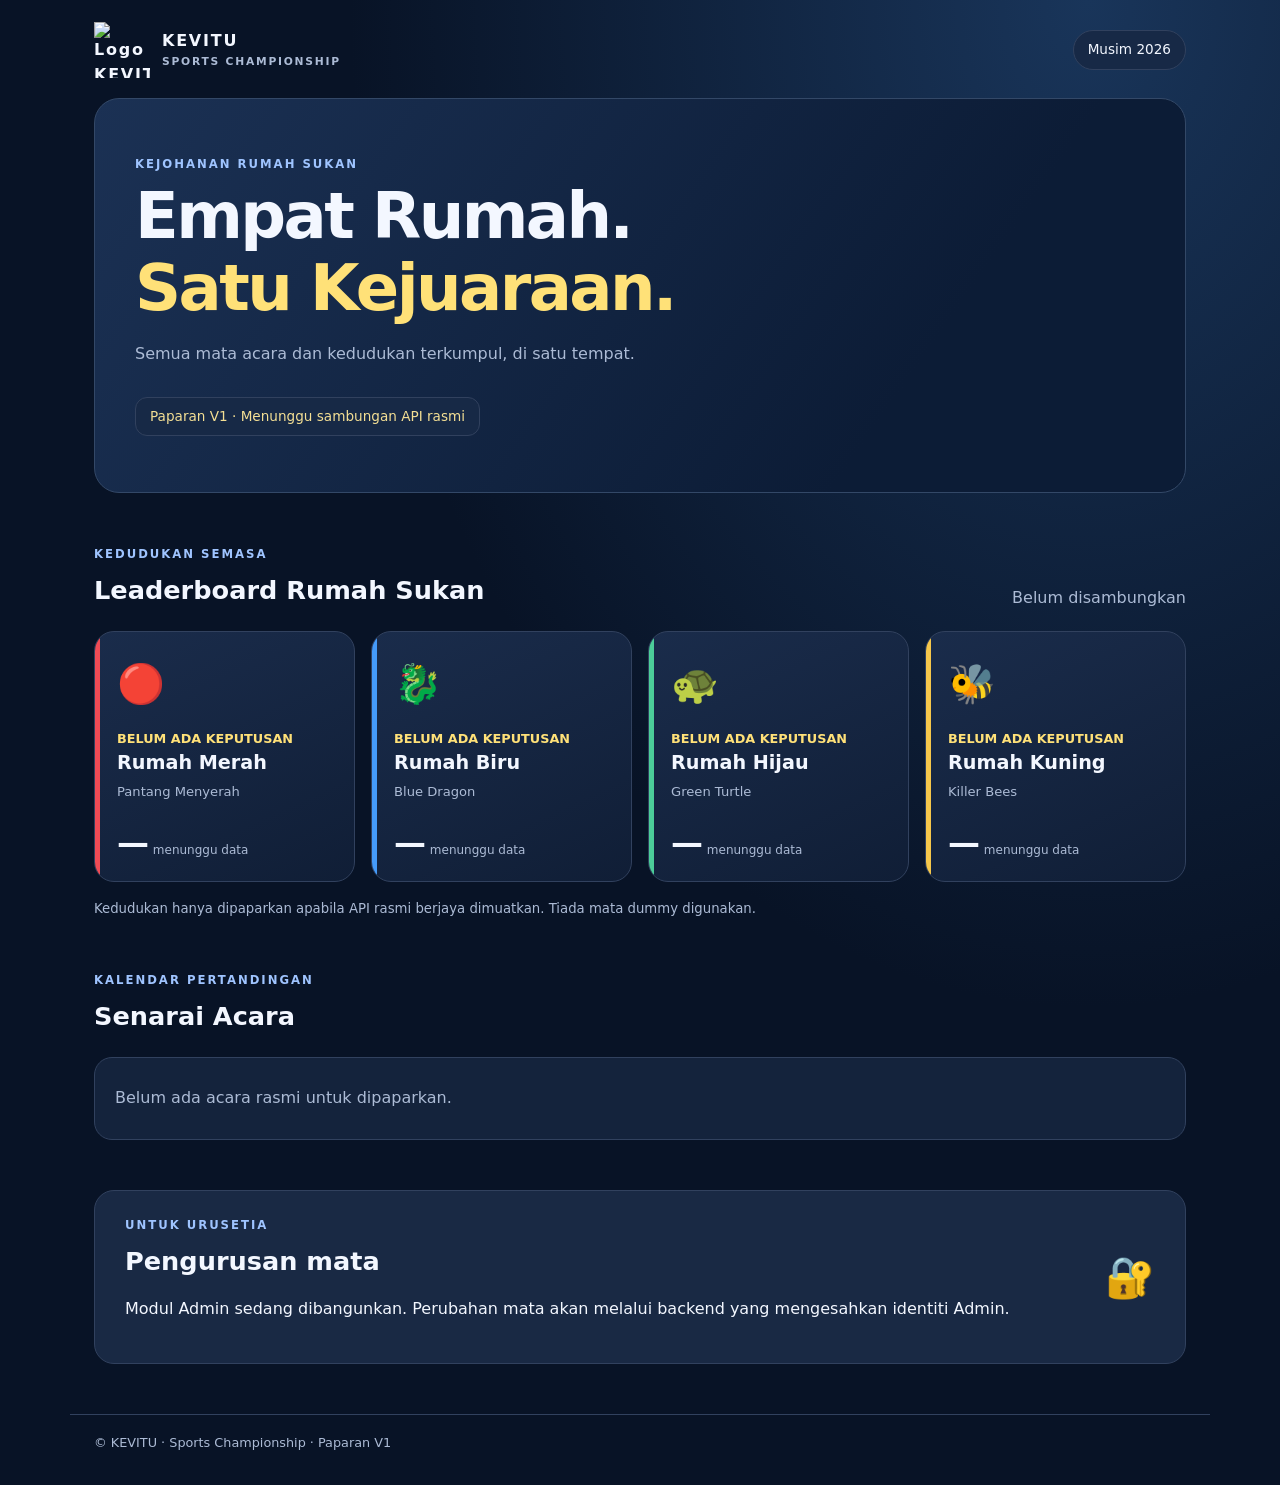
==== index.html @ 98047f60 "feat: wire official KEVITU house logo assets in index.html" ====
<!doctype html>
<html lang="ms"><head><meta charset="utf-8"><meta name="viewport" content="width=device-width,initial-scale=1">
<meta name="theme-color" content="#101b32"><meta name="description" content="Kedudukan mata rumah sukan KEVITU Sports Championship">
<link rel="manifest" href="./manifest.webmanifest"><link rel="stylesheet" href="./styles.css">
<title>KEVITU Sports Championship</title></head>
<body><header class="top"><div class="brand"><img class="brand-logo" src="./assets/img/brand/kevitu-logo.webp" alt="Logo KEVITU" width="56" height="56"><div><b>KEVITU</b><small>SPORTS CHAMPIONSHIP</small></div></div>
<span class="chip">Musim 2026</span></header>
<main><section class="hero"><div><p class="eyebrow">KEJOHANAN RUMAH SUKAN</p><h1>Empat Rumah.<br><em>Satu Kejuaraan.</em></h1><p>Semua mata acara dan kedudukan terkumpul, di satu tempat.</p><div id="connection" class="notice" role="status">Memuatkan konfigurasi…</div></div><img class="hero-logo" src="./assets/img/brand/kevitu-logo.webp" alt="" aria-hidden="true"></section>
<section class="section"><div class="section-head"><div><p class="eyebrow">KEDUDUKAN SEMASA</p><h2>Leaderboard Rumah Sukan</h2></div><span id="updated" class="muted">Belum disambungkan</span></div><div id="houses" class="houses" aria-live="polite"></div><p class="footnote">Kedudukan hanya dipaparkan apabila API rasmi berjaya dimuatkan. Tiada mata dummy digunakan.</p></section>
<section class="section"><div class="section-head"><div><p class="eyebrow">KALENDAR PERTANDINGAN</p><h2>Senarai Acara</h2></div></div><div id="events" class="events"><p class="muted">Tiada data acara disambungkan.</p></div></section>
<section class="admin-note"><div><p class="eyebrow">UNTUK URUSETIA</p><h2>Pengurusan mata</h2><p>Modul Admin sedang dibangunkan. Perubahan mata akan melalui backend yang mengesahkan identiti Admin.</p></div><span aria-hidden="true">🔐</span></section>
</main><footer>© KEVITU · Sports Championship · Paparan V1</footer><script src="./app.js" defer></script></body></html>
---- styles.css ----
:root{color-scheme:dark;--bg:#081326;--panel:#14233f;--line:#31415e;--ink:#f3f7ff;--muted:#acbbd5;--gold:#ffe178}*{box-sizing:border-box}body{margin:0;background:radial-gradient(ellipse at 85% 0,#19355a 0,transparent 48%),var(--bg);color:var(--ink);font:16px/1.55 system-ui,-apple-system,Segoe UI,Arial,sans-serif}header,main,footer{max-width:1140px;margin:auto;padding-left:24px;padding-right:24px}.top{display:flex;align-items:center;justify-content:space-between;padding-top:22px;padding-bottom:20px}.brand{display:flex;align-items:center;gap:12px;font-weight:900;letter-spacing:.11em}.brand small{display:block;color:var(--muted);font-size:.67rem}.crest{display:grid;place-items:center;width:48px;height:48px;background:#273a60;border:1px solid var(--line);border-radius:15px;font-size:25px}.chip,.notice{border:1px solid var(--line);background:#172946;border-radius:30px;padding:8px 14px;font-size:.85rem}.hero{display:flex;align-items:center;justify-content:space-between;gap:20px;padding:56px 40px;background:linear-gradient(125deg,#1b3154,#0c1c36 74%);border:1px solid #334867;border-radius:25px;min-height:310px}.eyebrow{font-size:.73rem;letter-spacing:.17em;font-weight:800;color:#9fc4ff;margin:0 0 8px}h1{font-size:clamp(2rem,5vw,4rem);line-height:1.12;margin:0 0 18px;letter-spacing:-.04em}h1 em{font-style:normal;color:var(--gold)}h2{font-size:clamp(1.2rem,2.5vw,1.6rem);margin:0}.hero p:not(.eyebrow){color:var(--muted)}.hero .notice{display:inline-block;border-radius:12px;margin-top:14px;color:#f4df94}.trophy{font-size:clamp(4rem,13vw,9rem);filter:drop-shadow(0 15px 18px #0009)}.section{margin-top:52px}.section-head{display:flex;align-items:flex-end;justify-content:space-between;gap:12px;margin-bottom:20px}.muted,.footnote{color:var(--muted)}.footnote{font-size:.83rem;margin:17px 0}.houses{display:grid;grid-template-columns:repeat(4,minmax(0,1fr));gap:16px}.house{min-width:0;border:1px solid var(--line);border-radius:20px;background:linear-gradient(155deg,#1a2c4b,#101e36);padding:22px;position:relative;overflow:hidden}.house:before{content:"";position:absolute;inset:0 auto 0 0;width:5px;background:var(--house)}.house .symbol{font-size:2.4rem;display:block;margin-bottom:15px}.house h3{margin:0;font-size:1.2rem}.house .sub{font-size:.82rem;color:var(--muted);margin:4px 0 24px}.points{font-size:2rem;font-weight:850;line-height:1}.points small{font-size:.75rem;color:var(--muted);font-weight:500}.rank{font-size:.8rem;color:var(--gold);font-weight:800}.events{background:#14233c;border:1px solid var(--line);border-radius:18px;overflow:hidden;padding:12px 20px}.event{display:flex;justify-content:space-between;gap:10px;padding:16px 3px;border-bottom:1px solid var(--line)}.event:last-child{border-bottom:none}.event strong{display:block}.event small{color:var(--muted)}.event .status{white-space:nowrap;color:#a8dcbd}.admin-note{display:flex;justify-content:space-between;gap:20px;align-items:center;background:#192944;border:1px solid var(--line);padding:25px 30px;border-radius:20px;margin:50px 0}.admin-note>span{font-size:2.5rem}footer{font-size:.8rem;color:var(--muted);padding-top:18px;padding-bottom:32px;border-top:1px solid var(--line)}@media(max-width:850px){.houses{grid-template-columns:repeat(2,1fr)}.hero{padding:35px 26px}}@media(max-width:520px){header,main,footer{padding-left:16px;padding-right:16px}.top{padding-top:14px}.hero{padding:30px 22px;min-height:0}.trophy{display:none}.houses{gap:11px}.house{padding:17px 14px}.house .symbol{font-size:1.7rem}.house h3{font-size:1rem}.points{font-size:1.55rem}.section{margin-top:36px}.section-head{align-items:start;flex-direction:column}.admin-note{margin-top:32px;padding:22px}}
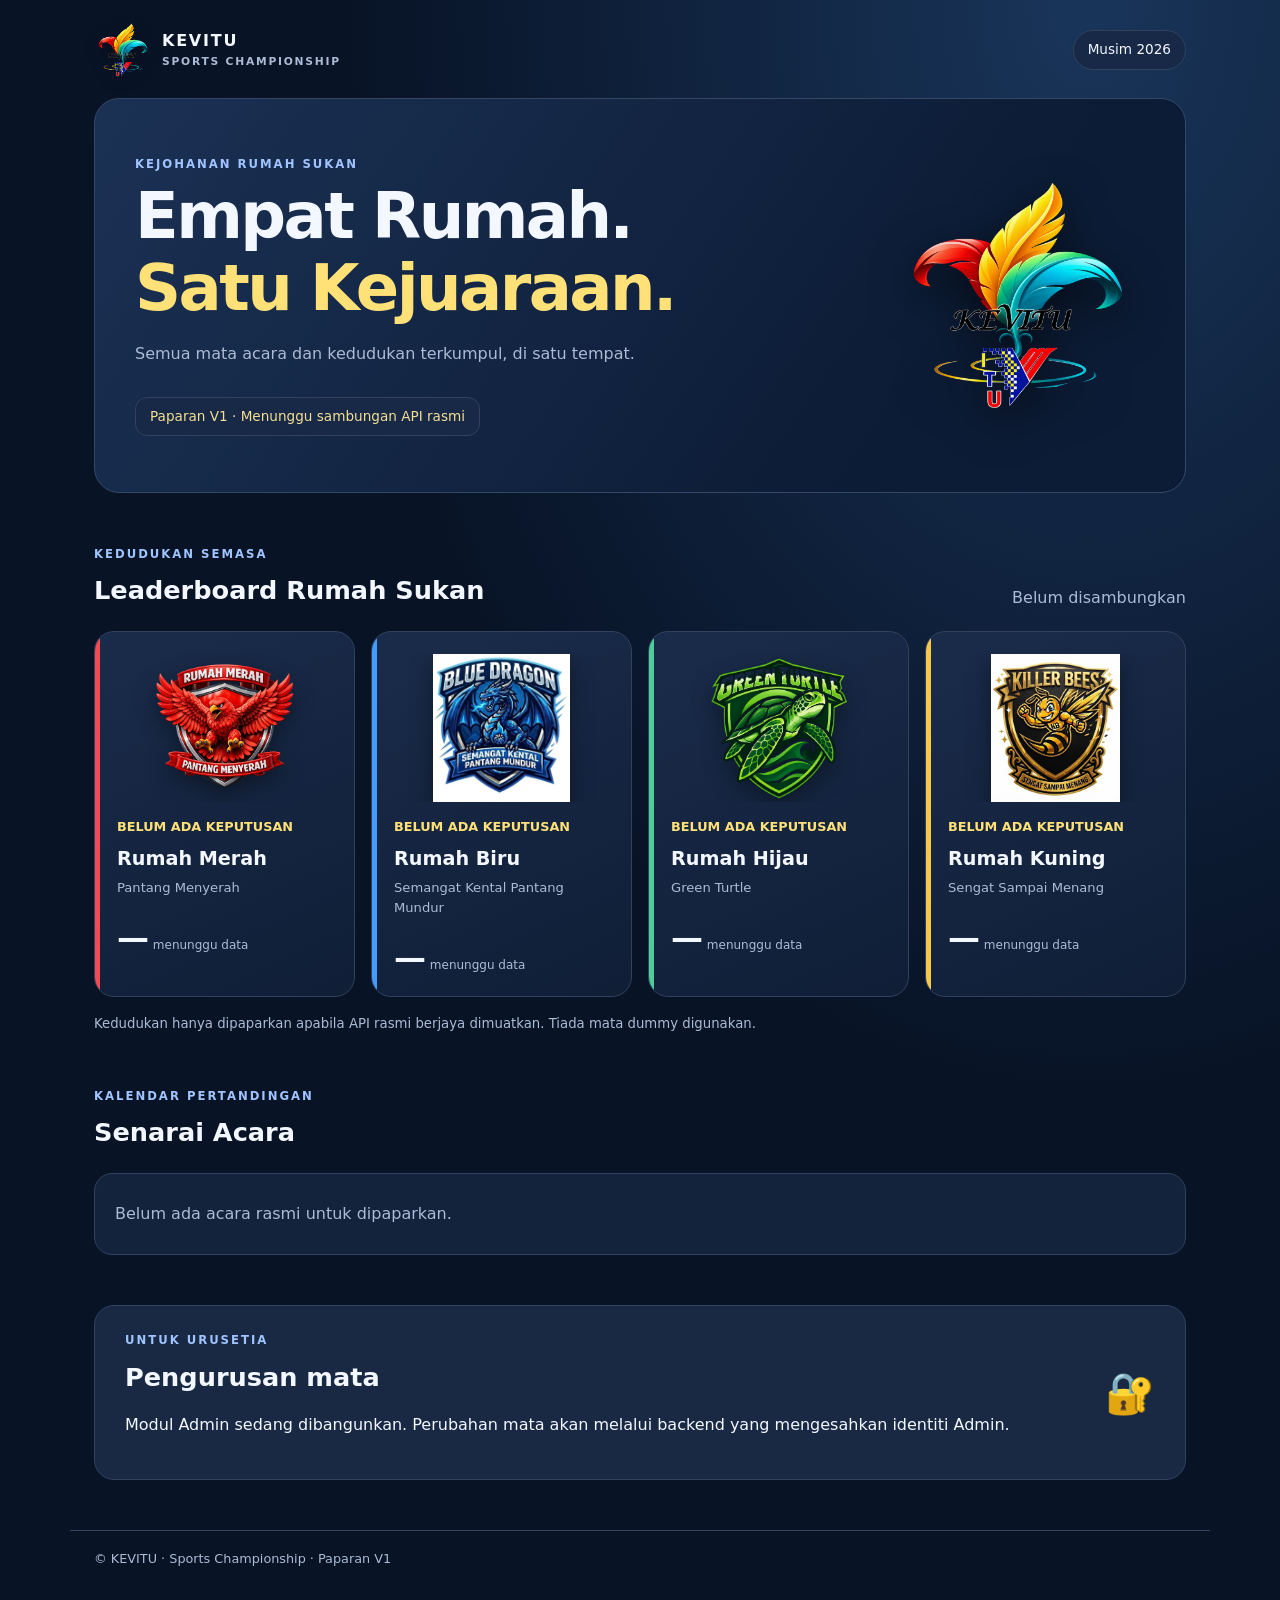
==== commit 24fc6eb8: "feat: load separate public scoreboard endpoint config" ====
--- a/index.html
+++ b/index.html
@@ -9,4 +9,4 @@
 <section class="section"><div class="section-head"><div><p class="eyebrow">KEDUDUKAN SEMASA</p><h2>Leaderboard Rumah Sukan</h2></div><span id="updated" class="muted">Belum disambungkan</span></div><div id="houses" class="houses" aria-live="polite"></div><p class="footnote">Kedudukan hanya dipaparkan apabila API rasmi berjaya dimuatkan. Tiada mata dummy digunakan.</p></section>
 <section class="section"><div class="section-head"><div><p class="eyebrow">KALENDAR PERTANDINGAN</p><h2>Senarai Acara</h2></div></div><div id="events" class="events"><p class="muted">Tiada data acara disambungkan.</p></div></section>
 <section class="admin-note"><div><p class="eyebrow">UNTUK URUSETIA</p><h2>Pengurusan mata</h2><p>Modul Admin sedang dibangunkan. Perubahan mata akan melalui backend yang mengesahkan identiti Admin.</p></div><span aria-hidden="true">🔐</span></section>
-</main><footer>© KEVITU · Sports Championship · Paparan V1</footer><script src="./app.js" defer></script></body></html>+</main><footer>© KEVITU · Sports Championship · Paparan V1</footer><script src="./public-config.js"></script><script src="./app.js" defer></script></body></html>
--- a/styles.css
+++ b/styles.css
@@ -1 +1,10 @@
-:root{color-scheme:dark;--bg:#081326;--panel:#14233f;--line:#31415e;--ink:#f3f7ff;--muted:#acbbd5;--gold:#ffe178}*{box-sizing:border-box}body{margin:0;background:radial-gradient(ellipse at 85% 0,#19355a 0,transparent 48%),var(--bg);color:var(--ink);font:16px/1.55 system-ui,-apple-system,Segoe UI,Arial,sans-serif}header,main,footer{max-width:1140px;margin:auto;padding-left:24px;padding-right:24px}.top{display:flex;align-items:center;justify-content:space-between;padding-top:22px;padding-bottom:20px}.brand{display:flex;align-items:center;gap:12px;font-weight:900;letter-spacing:.11em}.brand small{display:block;color:var(--muted);font-size:.67rem}.crest{display:grid;place-items:center;width:48px;height:48px;background:#273a60;border:1px solid var(--line);border-radius:15px;font-size:25px}.chip,.notice{border:1px solid var(--line);background:#172946;border-radius:30px;padding:8px 14px;font-size:.85rem}.hero{display:flex;align-items:center;justify-content:space-between;gap:20px;padding:56px 40px;background:linear-gradient(125deg,#1b3154,#0c1c36 74%);border:1px solid #334867;border-radius:25px;min-height:310px}.eyebrow{font-size:.73rem;letter-spacing:.17em;font-weight:800;color:#9fc4ff;margin:0 0 8px}h1{font-size:clamp(2rem,5vw,4rem);line-height:1.12;margin:0 0 18px;letter-spacing:-.04em}h1 em{font-style:normal;color:var(--gold)}h2{font-size:clamp(1.2rem,2.5vw,1.6rem);margin:0}.hero p:not(.eyebrow){color:var(--muted)}.hero .notice{display:inline-block;border-radius:12px;margin-top:14px;color:#f4df94}.trophy{font-size:clamp(4rem,13vw,9rem);filter:drop-shadow(0 15px 18px #0009)}.section{margin-top:52px}.section-head{display:flex;align-items:flex-end;justify-content:space-between;gap:12px;margin-bottom:20px}.muted,.footnote{color:var(--muted)}.footnote{font-size:.83rem;margin:17px 0}.houses{display:grid;grid-template-columns:repeat(4,minmax(0,1fr));gap:16px}.house{min-width:0;border:1px solid var(--line);border-radius:20px;background:linear-gradient(155deg,#1a2c4b,#101e36);padding:22px;position:relative;overflow:hidden}.house:before{content:"";position:absolute;inset:0 auto 0 0;width:5px;background:var(--house)}.house .symbol{font-size:2.4rem;display:block;margin-bottom:15px}.house h3{margin:0;font-size:1.2rem}.house .sub{font-size:.82rem;color:var(--muted);margin:4px 0 24px}.points{font-size:2rem;font-weight:850;line-height:1}.points small{font-size:.75rem;color:var(--muted);font-weight:500}.rank{font-size:.8rem;color:var(--gold);font-weight:800}.events{background:#14233c;border:1px solid var(--line);border-radius:18px;overflow:hidden;padding:12px 20px}.event{display:flex;justify-content:space-between;gap:10px;padding:16px 3px;border-bottom:1px solid var(--line)}.event:last-child{border-bottom:none}.event strong{display:block}.event small{color:var(--muted)}.event .status{white-space:nowrap;color:#a8dcbd}.admin-note{display:flex;justify-content:space-between;gap:20px;align-items:center;background:#192944;border:1px solid var(--line);padding:25px 30px;border-radius:20px;margin:50px 0}.admin-note>span{font-size:2.5rem}footer{font-size:.8rem;color:var(--muted);padding-top:18px;padding-bottom:32px;border-top:1px solid var(--line)}@media(max-width:850px){.houses{grid-template-columns:repeat(2,1fr)}.hero{padding:35px 26px}}@media(max-width:520px){header,main,footer{padding-left:16px;padding-right:16px}.top{padding-top:14px}.hero{padding:30px 22px;min-height:0}.trophy{display:none}.houses{gap:11px}.house{padding:17px 14px}.house .symbol{font-size:1.7rem}.house h3{font-size:1rem}.points{font-size:1.55rem}.section{margin-top:36px}.section-head{align-items:start;flex-direction:column}.admin-note{margin-top:32px;padding:22px}}+:root{color-scheme:dark;--bg:#081326;--panel:#14233f;--line:#31415e;--ink:#f3f7ff;--muted:#acbbd5;--gold:#ffe178}*{box-sizing:border-box}body{margin:0;background:radial-gradient(ellipse at 85% 0,#19355a 0,transparent 48%),var(--bg);color:var(--ink);font:16px/1.55 system-ui,-apple-system,Segoe UI,Arial,sans-serif}header,main,footer{max-width:1140px;margin:auto;padding-left:24px;padding-right:24px}.top{display:flex;align-items:center;justify-content:space-between;padding-top:22px;padding-bottom:20px}.brand{display:flex;align-items:center;gap:12px;font-weight:900;letter-spacing:.11em}.brand small{display:block;color:var(--muted);font-size:.67rem}.crest{display:grid;place-items:center;width:48px;height:48px;background:#273a60;border:1px solid var(--line);border-radius:15px;font-size:25px}.chip,.notice{border:1px solid var(--line);background:#172946;border-radius:30px;padding:8px 14px;font-size:.85rem}.hero{display:flex;align-items:center;justify-content:space-between;gap:20px;padding:56px 40px;background:linear-gradient(125deg,#1b3154,#0c1c36 74%);border:1px solid #334867;border-radius:25px;min-height:310px}.eyebrow{font-size:.73rem;letter-spacing:.17em;font-weight:800;color:#9fc4ff;margin:0 0 8px}h1{font-size:clamp(2rem,5vw,4rem);line-height:1.12;margin:0 0 18px;letter-spacing:-.04em}h1 em{font-style:normal;color:var(--gold)}h2{font-size:clamp(1.2rem,2.5vw,1.6rem);margin:0}.hero p:not(.eyebrow){color:var(--muted)}.hero .notice{display:inline-block;border-radius:12px;margin-top:14px;color:#f4df94}.trophy{font-size:clamp(4rem,13vw,9rem);filter:drop-shadow(0 15px 18px #0009)}.section{margin-top:52px}.section-head{display:flex;align-items:flex-end;justify-content:space-between;gap:12px;margin-bottom:20px}.muted,.footnote{color:var(--muted)}.footnote{font-size:.83rem;margin:17px 0}.houses{display:grid;grid-template-columns:repeat(4,minmax(0,1fr));gap:16px}.house{min-width:0;border:1px solid var(--line);border-radius:20px;background:linear-gradient(155deg,#1a2c4b,#101e36);padding:22px;position:relative;overflow:hidden}.house:before{content:"";position:absolute;inset:0 auto 0 0;width:5px;background:var(--house)}.house .symbol{font-size:2.4rem;display:block;margin-bottom:15px}.house h3{margin:0;font-size:1.2rem}.house .sub{font-size:.82rem;color:var(--muted);margin:4px 0 24px}.points{font-size:2rem;font-weight:850;line-height:1}.points small{font-size:.75rem;color:var(--muted);font-weight:500}.rank{font-size:.8rem;color:var(--gold);font-weight:800}.events{background:#14233c;border:1px solid var(--line);border-radius:18px;overflow:hidden;padding:12px 20px}.event{display:flex;justify-content:space-between;gap:10px;padding:16px 3px;border-bottom:1px solid var(--line)}.event:last-child{border-bottom:none}.event strong{display:block}.event small{color:var(--muted)}.event .status{white-space:nowrap;color:#a8dcbd}.admin-note{display:flex;justify-content:space-between;gap:20px;align-items:center;background:#192944;border:1px solid var(--line);padding:25px 30px;border-radius:20px;margin:50px 0}.admin-note>span{font-size:2.5rem}footer{font-size:.8rem;color:var(--muted);padding-top:18px;padding-bottom:32px;border-top:1px solid var(--line)}@media(max-width:850px){.houses{grid-template-columns:repeat(2,1fr)}.hero{padding:35px 26px}}@media(max-width:520px){header,main,footer{padding-left:16px;padding-right:16px}.top{padding-top:14px}.hero{padding:30px 22px;min-height:0}.trophy{display:none}.houses{gap:11px}.house{padding:17px 14px}.house .symbol{font-size:1.7rem}.house h3{font-size:1rem}.points{font-size:1.55rem}.section{margin-top:36px}.section-head{align-items:start;flex-direction:column}.admin-note{margin-top:32px;padding:22px}}
+/* Official KEVITU identity — Fasa 2C */
+.brand-logo{width:56px;height:56px;object-fit:contain;flex-shrink:0;filter:drop-shadow(0 4px 8px #0005)}
+.hero-logo{width:min(34%,265px);height:240px;object-fit:contain;filter:drop-shadow(0 15px 22px #0009)}
+.logo-frame{height:148px;display:flex;align-items:center;justify-content:center;margin:0 0 15px;overflow:hidden}
+.house-logo{height:100%;max-width:100%;width:auto;object-fit:contain;filter:drop-shadow(0 8px 11px #0006)}
+.logo-fallback{font-size:3rem;line-height:1}
+.house .rank{margin-bottom:7px}
+@media(max-width:850px){.logo-frame{height:124px}}
+@media(max-width:520px){.brand-logo{width:44px;height:44px}.hero-logo{display:none}.logo-frame{height:96px;margin-bottom:10px}}
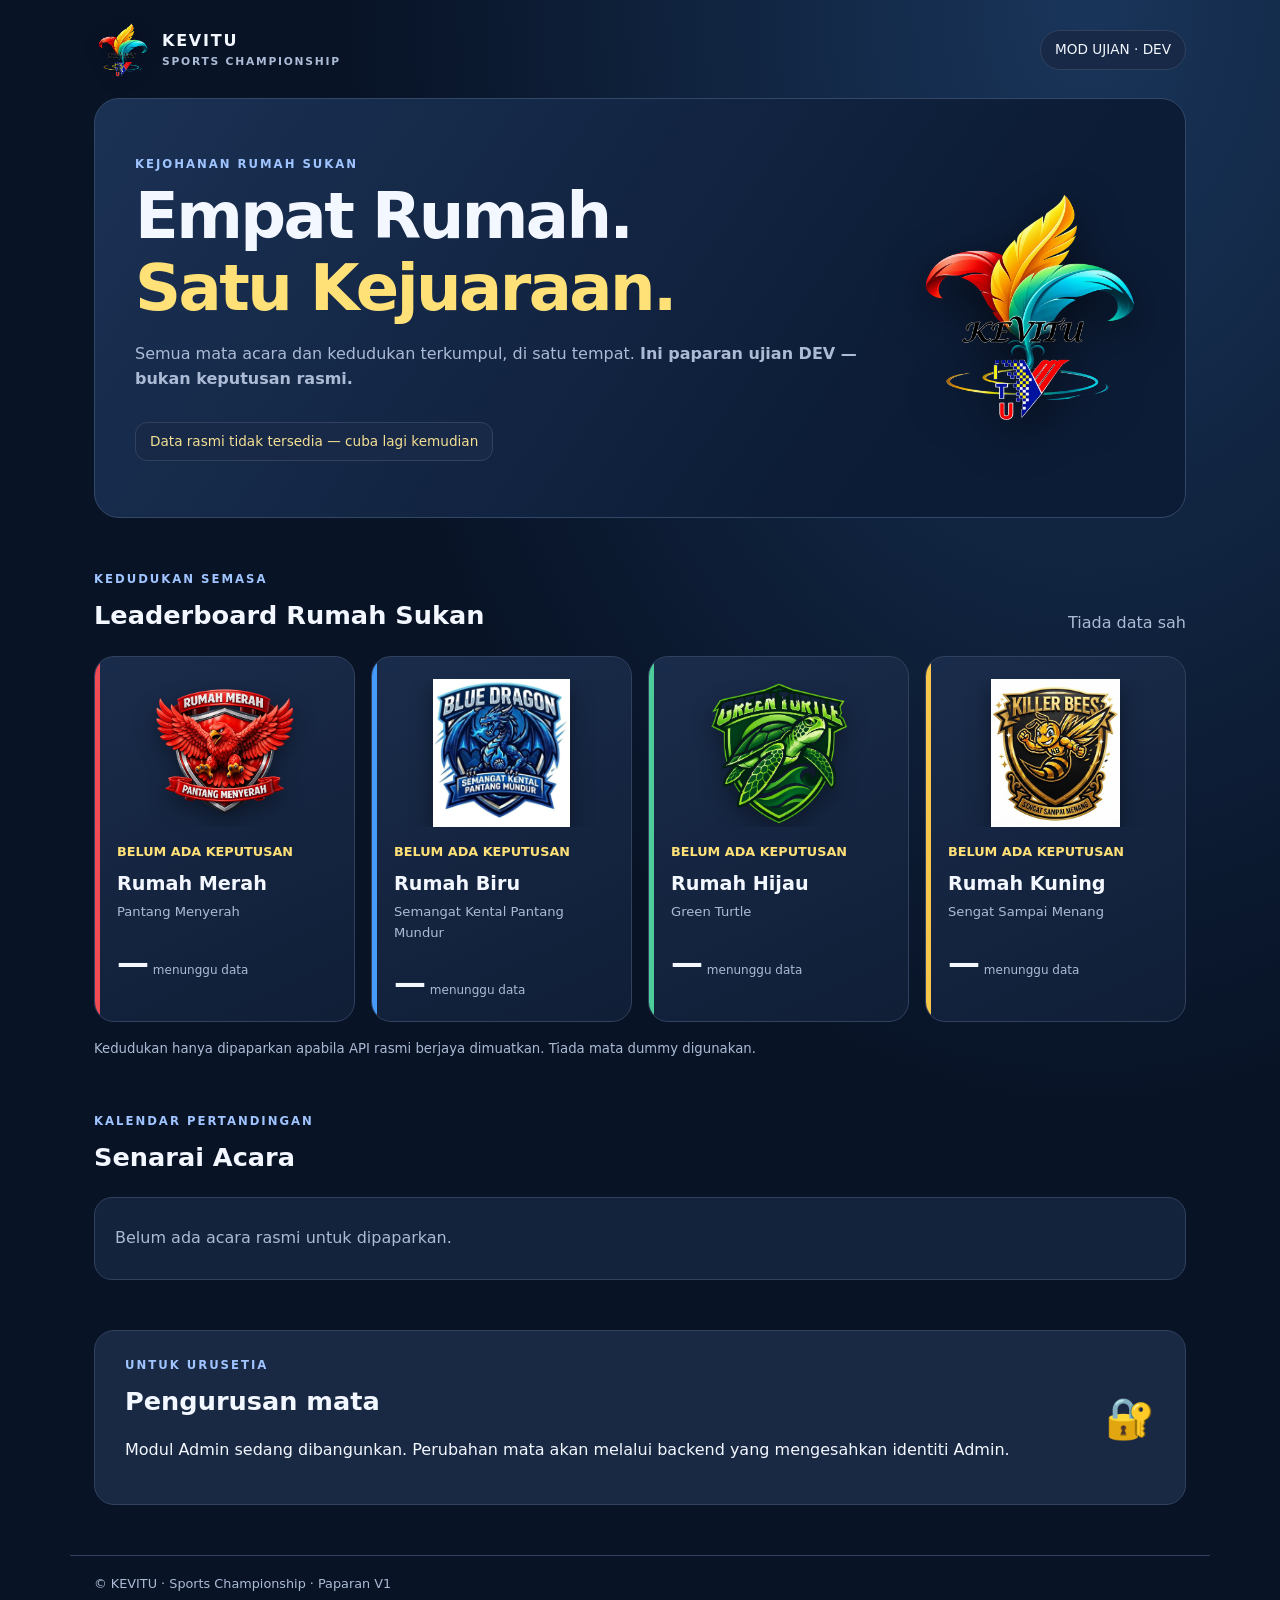
==== commit 2ab74ac7: "ui: conspicuously mark public scoreboard as DEV test" ====
--- a/index.html
+++ b/index.html
@@ -4,8 +4,8 @@
 <link rel="manifest" href="./manifest.webmanifest"><link rel="stylesheet" href="./styles.css">
 <title>KEVITU Sports Championship</title></head>
 <body><header class="top"><div class="brand"><img class="brand-logo" src="./assets/img/brand/kevitu-logo.webp" alt="Logo KEVITU" width="56" height="56"><div><b>KEVITU</b><small>SPORTS CHAMPIONSHIP</small></div></div>
-<span class="chip">Musim 2026</span></header>
-<main><section class="hero"><div><p class="eyebrow">KEJOHANAN RUMAH SUKAN</p><h1>Empat Rumah.<br><em>Satu Kejuaraan.</em></h1><p>Semua mata acara dan kedudukan terkumpul, di satu tempat.</p><div id="connection" class="notice" role="status">Memuatkan konfigurasi…</div></div><img class="hero-logo" src="./assets/img/brand/kevitu-logo.webp" alt="" aria-hidden="true"></section>
+<span class="chip" id="env-chip">MOD UJIAN · DEV</span></header>
+<main><section class="hero"><div><p class="eyebrow">KEJOHANAN RUMAH SUKAN</p><h1>Empat Rumah.<br><em>Satu Kejuaraan.</em></h1><p>Semua mata acara dan kedudukan terkumpul, di satu tempat. <strong>Ini paparan ujian DEV — bukan keputusan rasmi.</strong></p><div id="connection" class="notice" role="status">Memuatkan konfigurasi…</div></div><img class="hero-logo" src="./assets/img/brand/kevitu-logo.webp" alt="" aria-hidden="true"></section>
 <section class="section"><div class="section-head"><div><p class="eyebrow">KEDUDUKAN SEMASA</p><h2>Leaderboard Rumah Sukan</h2></div><span id="updated" class="muted">Belum disambungkan</span></div><div id="houses" class="houses" aria-live="polite"></div><p class="footnote">Kedudukan hanya dipaparkan apabila API rasmi berjaya dimuatkan. Tiada mata dummy digunakan.</p></section>
 <section class="section"><div class="section-head"><div><p class="eyebrow">KALENDAR PERTANDINGAN</p><h2>Senarai Acara</h2></div></div><div id="events" class="events"><p class="muted">Tiada data acara disambungkan.</p></div></section>
 <section class="admin-note"><div><p class="eyebrow">UNTUK URUSETIA</p><h2>Pengurusan mata</h2><p>Modul Admin sedang dibangunkan. Perubahan mata akan melalui backend yang mengesahkan identiti Admin.</p></div><span aria-hidden="true">🔐</span></section>
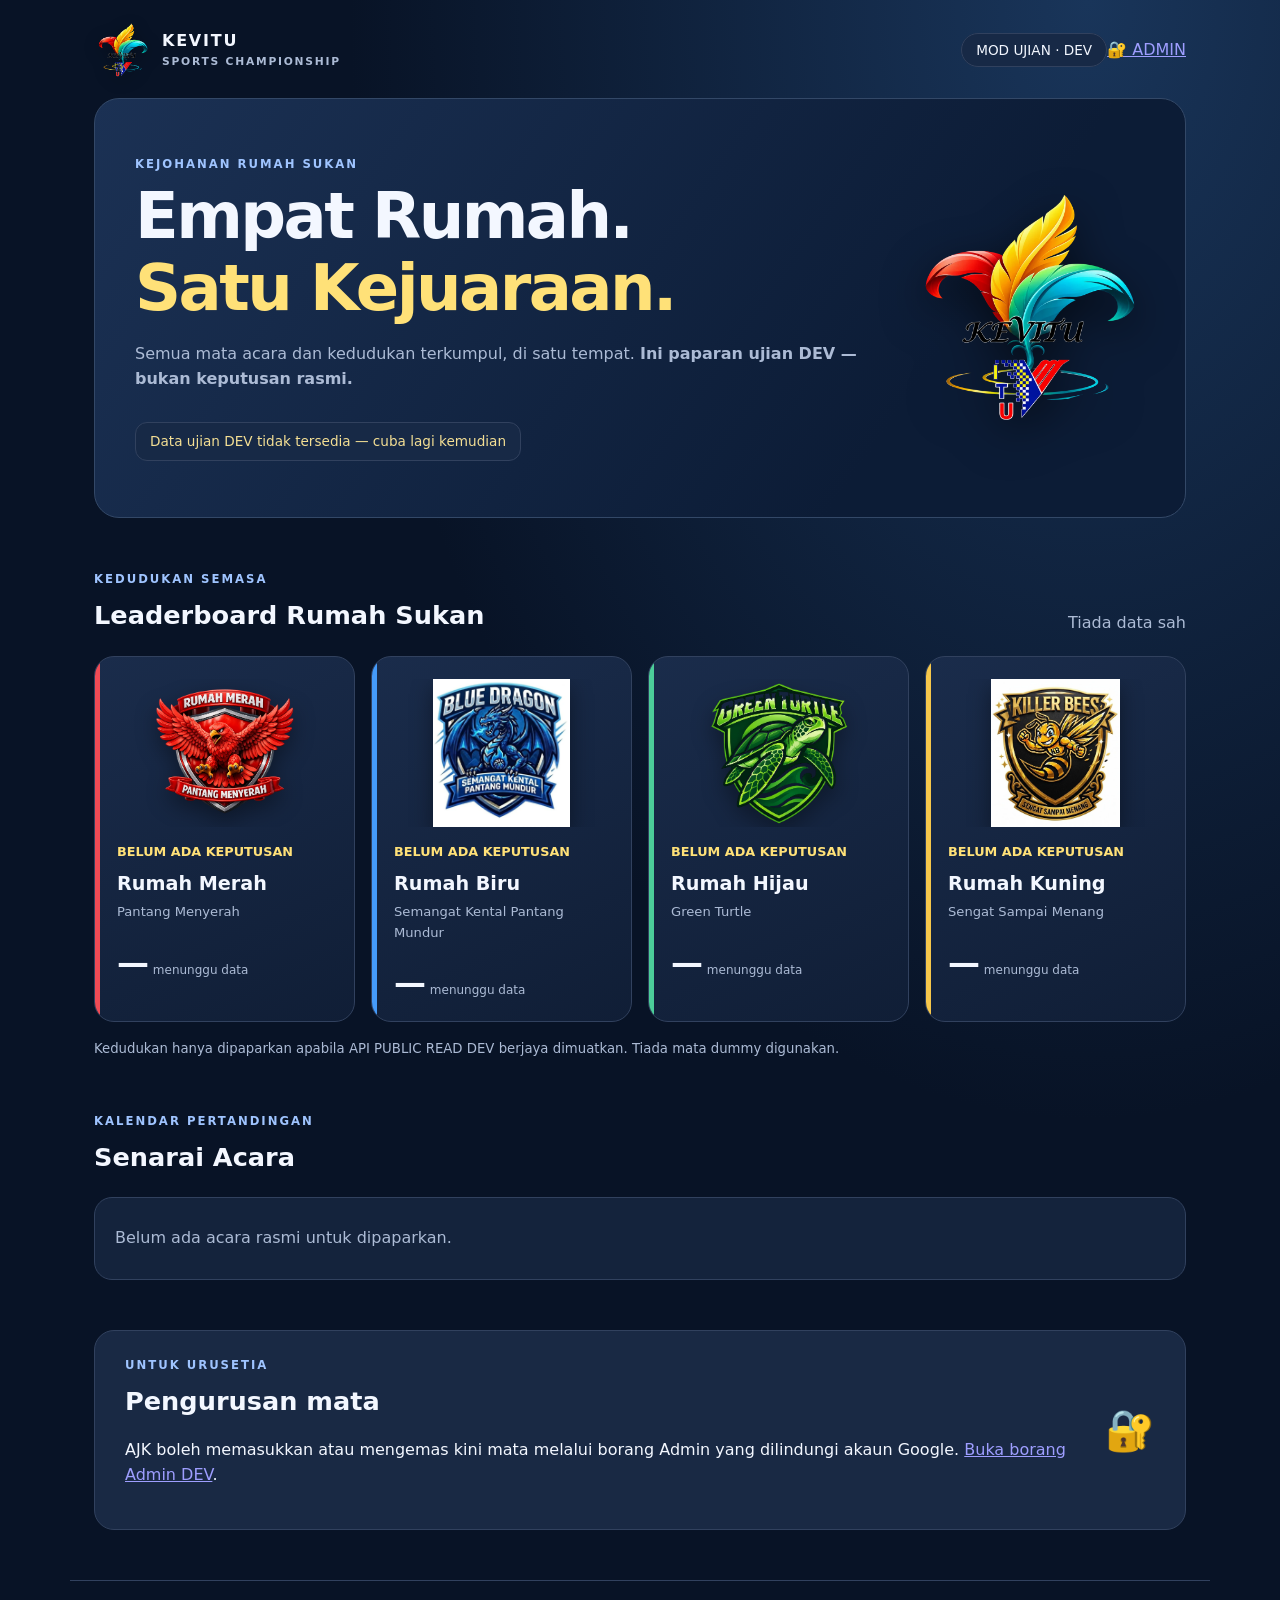
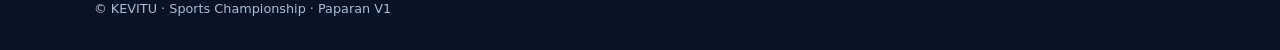
==== commit 9c719c2d: "feat: add Admin entry point to public leaderboard dashboard (DEV)" ====
--- a/index.html
+++ b/index.html
@@ -4,9 +4,9 @@
 <link rel="manifest" href="./manifest.webmanifest"><link rel="stylesheet" href="./styles.css">
 <title>KEVITU Sports Championship</title></head>
 <body><header class="top"><div class="brand"><img class="brand-logo" src="./assets/img/brand/kevitu-logo.webp" alt="Logo KEVITU" width="56" height="56"><div><b>KEVITU</b><small>SPORTS CHAMPIONSHIP</small></div></div>
-<span class="chip" id="env-chip">MOD UJIAN · DEV</span></header>
+<div class="top-actions"><span class="chip" id="env-chip">MOD UJIAN · DEV</span><a class="admin-button" href="https://script.google.com/macros/s/AKfycbye2tRfFQ1qEOqiv3C-ibVs151Hpg-4gUCfpM1STveg/dev" target="_blank" rel="noopener noreferrer" aria-label="Buka borang Admin DEV untuk key-in mata">🔐 ADMIN</a></div></header>
 <main><section class="hero"><div><p class="eyebrow">KEJOHANAN RUMAH SUKAN</p><h1>Empat Rumah.<br><em>Satu Kejuaraan.</em></h1><p>Semua mata acara dan kedudukan terkumpul, di satu tempat. <strong>Ini paparan ujian DEV — bukan keputusan rasmi.</strong></p><div id="connection" class="notice" role="status">Memuatkan konfigurasi…</div></div><img class="hero-logo" src="./assets/img/brand/kevitu-logo.webp" alt="" aria-hidden="true"></section>
-<section class="section"><div class="section-head"><div><p class="eyebrow">KEDUDUKAN SEMASA</p><h2>Leaderboard Rumah Sukan</h2></div><span id="updated" class="muted">Belum disambungkan</span></div><div id="houses" class="houses" aria-live="polite"></div><p class="footnote">Kedudukan hanya dipaparkan apabila API rasmi berjaya dimuatkan. Tiada mata dummy digunakan.</p></section>
+<section class="section"><div class="section-head"><div><p class="eyebrow">KEDUDUKAN SEMASA</p><h2>Leaderboard Rumah Sukan</h2></div><span id="updated" class="muted">Belum disambungkan</span></div><div id="houses" class="houses" aria-live="polite"></div><p class="footnote">Kedudukan hanya dipaparkan apabila API PUBLIC READ DEV berjaya dimuatkan. Tiada mata dummy digunakan.</p></section>
 <section class="section"><div class="section-head"><div><p class="eyebrow">KALENDAR PERTANDINGAN</p><h2>Senarai Acara</h2></div></div><div id="events" class="events"><p class="muted">Tiada data acara disambungkan.</p></div></section>
-<section class="admin-note"><div><p class="eyebrow">UNTUK URUSETIA</p><h2>Pengurusan mata</h2><p>Modul Admin sedang dibangunkan. Perubahan mata akan melalui backend yang mengesahkan identiti Admin.</p></div><span aria-hidden="true">🔐</span></section>
+<section class="admin-note"><div><p class="eyebrow">UNTUK URUSETIA</p><h2>Pengurusan mata</h2><p>AJK boleh memasukkan atau mengemas kini mata melalui borang Admin yang dilindungi akaun Google. <a class="admin-inline" href="https://script.google.com/macros/s/AKfycbye2tRfFQ1qEOqiv3C-ibVs151Hpg-4gUCfpM1STveg/dev" target="_blank" rel="noopener noreferrer">Buka borang Admin DEV</a>.</p></div><span aria-hidden="true">🔐</span></section>
 </main><footer>© KEVITU · Sports Championship · Paparan V1</footer><script src="./public-config.js"></script><script src="./app.js" defer></script></body></html>
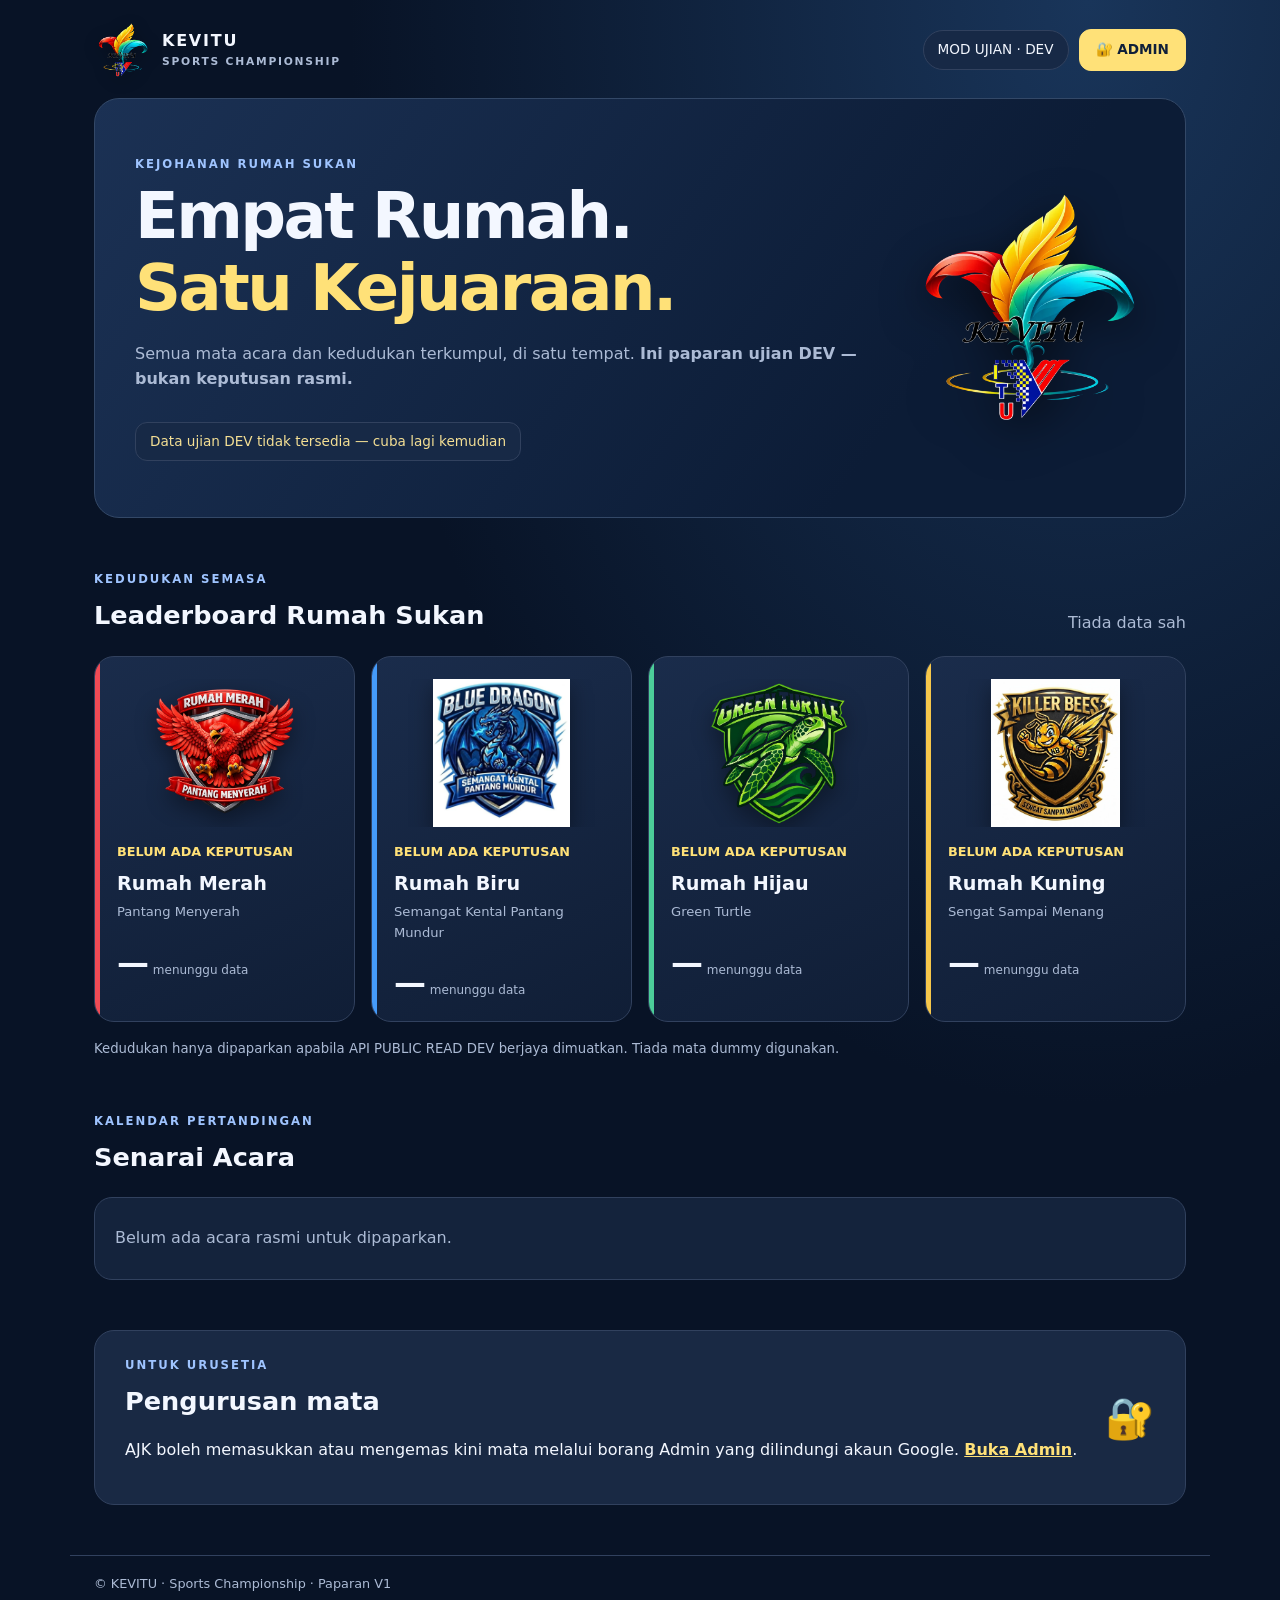
==== commit a046fdfe: "feat: route Admin button within GitHub Pages and enable PWA registration" ====
--- a/index.html
+++ b/index.html
@@ -4,9 +4,9 @@
 <link rel="manifest" href="./manifest.webmanifest"><link rel="stylesheet" href="./styles.css">
 <title>KEVITU Sports Championship</title></head>
 <body><header class="top"><div class="brand"><img class="brand-logo" src="./assets/img/brand/kevitu-logo.webp" alt="Logo KEVITU" width="56" height="56"><div><b>KEVITU</b><small>SPORTS CHAMPIONSHIP</small></div></div>
-<div class="top-actions"><span class="chip" id="env-chip">MOD UJIAN · DEV</span><a class="admin-button" href="https://script.google.com/macros/s/AKfycbye2tRfFQ1qEOqiv3C-ibVs151Hpg-4gUCfpM1STveg/dev" target="_blank" rel="noopener noreferrer" aria-label="Buka borang Admin DEV untuk key-in mata">🔐 ADMIN</a></div></header>
+<div class="top-actions"><span class="chip" id="env-chip">MOD UJIAN · DEV</span><a class="admin-button" href="./admin.html" aria-label="Buka Admin untuk key-in mata">🔐 ADMIN</a></div></header>
 <main><section class="hero"><div><p class="eyebrow">KEJOHANAN RUMAH SUKAN</p><h1>Empat Rumah.<br><em>Satu Kejuaraan.</em></h1><p>Semua mata acara dan kedudukan terkumpul, di satu tempat. <strong>Ini paparan ujian DEV — bukan keputusan rasmi.</strong></p><div id="connection" class="notice" role="status">Memuatkan konfigurasi…</div></div><img class="hero-logo" src="./assets/img/brand/kevitu-logo.webp" alt="" aria-hidden="true"></section>
 <section class="section"><div class="section-head"><div><p class="eyebrow">KEDUDUKAN SEMASA</p><h2>Leaderboard Rumah Sukan</h2></div><span id="updated" class="muted">Belum disambungkan</span></div><div id="houses" class="houses" aria-live="polite"></div><p class="footnote">Kedudukan hanya dipaparkan apabila API PUBLIC READ DEV berjaya dimuatkan. Tiada mata dummy digunakan.</p></section>
 <section class="section"><div class="section-head"><div><p class="eyebrow">KALENDAR PERTANDINGAN</p><h2>Senarai Acara</h2></div></div><div id="events" class="events"><p class="muted">Tiada data acara disambungkan.</p></div></section>
-<section class="admin-note"><div><p class="eyebrow">UNTUK URUSETIA</p><h2>Pengurusan mata</h2><p>AJK boleh memasukkan atau mengemas kini mata melalui borang Admin yang dilindungi akaun Google. <a class="admin-inline" href="https://script.google.com/macros/s/AKfycbye2tRfFQ1qEOqiv3C-ibVs151Hpg-4gUCfpM1STveg/dev" target="_blank" rel="noopener noreferrer">Buka borang Admin DEV</a>.</p></div><span aria-hidden="true">🔐</span></section>
-</main><footer>© KEVITU · Sports Championship · Paparan V1</footer><script src="./public-config.js"></script><script src="./app.js" defer></script></body></html>+<section class="admin-note"><div><p class="eyebrow">UNTUK URUSETIA</p><h2>Pengurusan mata</h2><p>AJK boleh memasukkan atau mengemas kini mata melalui borang Admin yang dilindungi akaun Google. <a class="admin-inline" href="./admin.html" target="_blank" rel="noopener noreferrer">Buka Admin</a>.</p></div><span aria-hidden="true">🔐</span></section>
+</main><footer>© KEVITU · Sports Championship · Paparan V1</footer><script src="./public-config.js"></script><script src="./app.js" defer></script><script src="./pwa.js" defer></script></body></html>
--- a/styles.css
+++ b/styles.css
@@ -8,3 +8,10 @@
 .house .rank{margin-bottom:7px}
 @media(max-width:850px){.logo-frame{height:124px}}
 @media(max-width:520px){.brand-logo{width:44px;height:44px}.hero-logo{display:none}.logo-frame{height:96px;margin-bottom:10px}}
+
+/* Single dashboard entry point to Google-authenticated Admin DEV */
+.top-actions{display:flex;align-items:center;justify-content:flex-end;flex-wrap:wrap;gap:10px}
+.admin-button{display:inline-flex;align-items:center;justify-content:center;padding:9px 16px;border:1px solid #ffe178;border-radius:12px;background:#ffe178;color:#10203a;text-decoration:none;font-size:.85rem;font-weight:850;white-space:nowrap}
+.admin-button:hover,.admin-button:focus-visible{background:#fff0ac;outline:2px solid #fff0ac;outline-offset:2px}
+.admin-inline{color:#ffe178;font-weight:750}
+@media(max-width:520px){.top-actions{gap:6px}.top-actions .chip{font-size:.72rem;padding:6px 8px}.admin-button{font-size:.76rem;padding:7px 10px}}
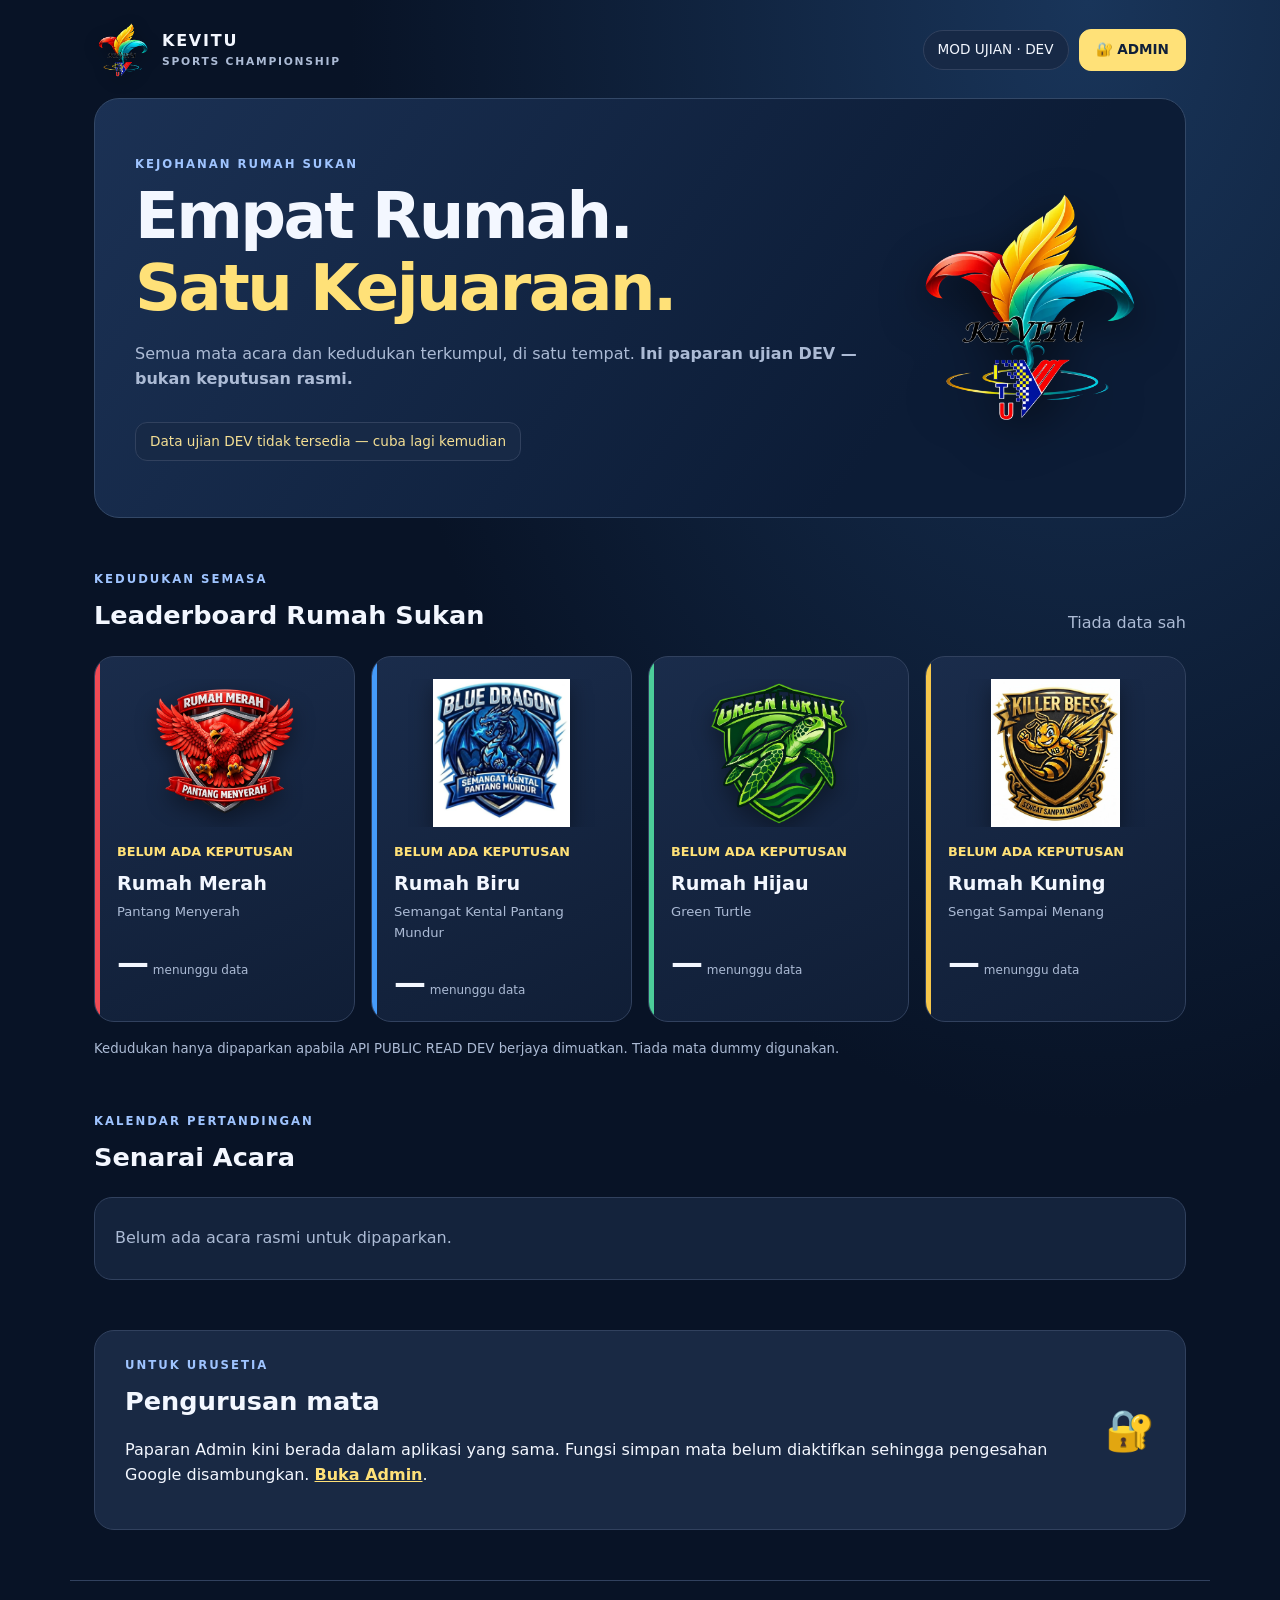
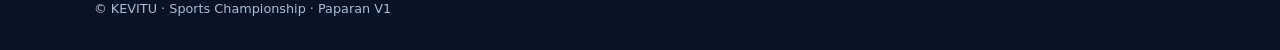
==== commit 879d2365: "feat: update unified PWA metadata and Admin availability notice" ====
--- a/index.html
+++ b/index.html
@@ -8,5 +8,5 @@
 <main><section class="hero"><div><p class="eyebrow">KEJOHANAN RUMAH SUKAN</p><h1>Empat Rumah.<br><em>Satu Kejuaraan.</em></h1><p>Semua mata acara dan kedudukan terkumpul, di satu tempat. <strong>Ini paparan ujian DEV — bukan keputusan rasmi.</strong></p><div id="connection" class="notice" role="status">Memuatkan konfigurasi…</div></div><img class="hero-logo" src="./assets/img/brand/kevitu-logo.webp" alt="" aria-hidden="true"></section>
 <section class="section"><div class="section-head"><div><p class="eyebrow">KEDUDUKAN SEMASA</p><h2>Leaderboard Rumah Sukan</h2></div><span id="updated" class="muted">Belum disambungkan</span></div><div id="houses" class="houses" aria-live="polite"></div><p class="footnote">Kedudukan hanya dipaparkan apabila API PUBLIC READ DEV berjaya dimuatkan. Tiada mata dummy digunakan.</p></section>
 <section class="section"><div class="section-head"><div><p class="eyebrow">KALENDAR PERTANDINGAN</p><h2>Senarai Acara</h2></div></div><div id="events" class="events"><p class="muted">Tiada data acara disambungkan.</p></div></section>
-<section class="admin-note"><div><p class="eyebrow">UNTUK URUSETIA</p><h2>Pengurusan mata</h2><p>AJK boleh memasukkan atau mengemas kini mata melalui borang Admin yang dilindungi akaun Google. <a class="admin-inline" href="./admin.html" target="_blank" rel="noopener noreferrer">Buka Admin</a>.</p></div><span aria-hidden="true">🔐</span></section>
+<section class="admin-note"><div><p class="eyebrow">UNTUK URUSETIA</p><h2>Pengurusan mata</h2><p>Paparan Admin kini berada dalam aplikasi yang sama. Fungsi simpan mata belum diaktifkan sehingga pengesahan Google disambungkan. <a class="admin-inline" href="./admin.html" target="_blank" rel="noopener noreferrer">Buka Admin</a>.</p></div><span aria-hidden="true">🔐</span></section>
 </main><footer>© KEVITU · Sports Championship · Paparan V1</footer><script src="./public-config.js"></script><script src="./app.js" defer></script><script src="./pwa.js" defer></script></body></html>
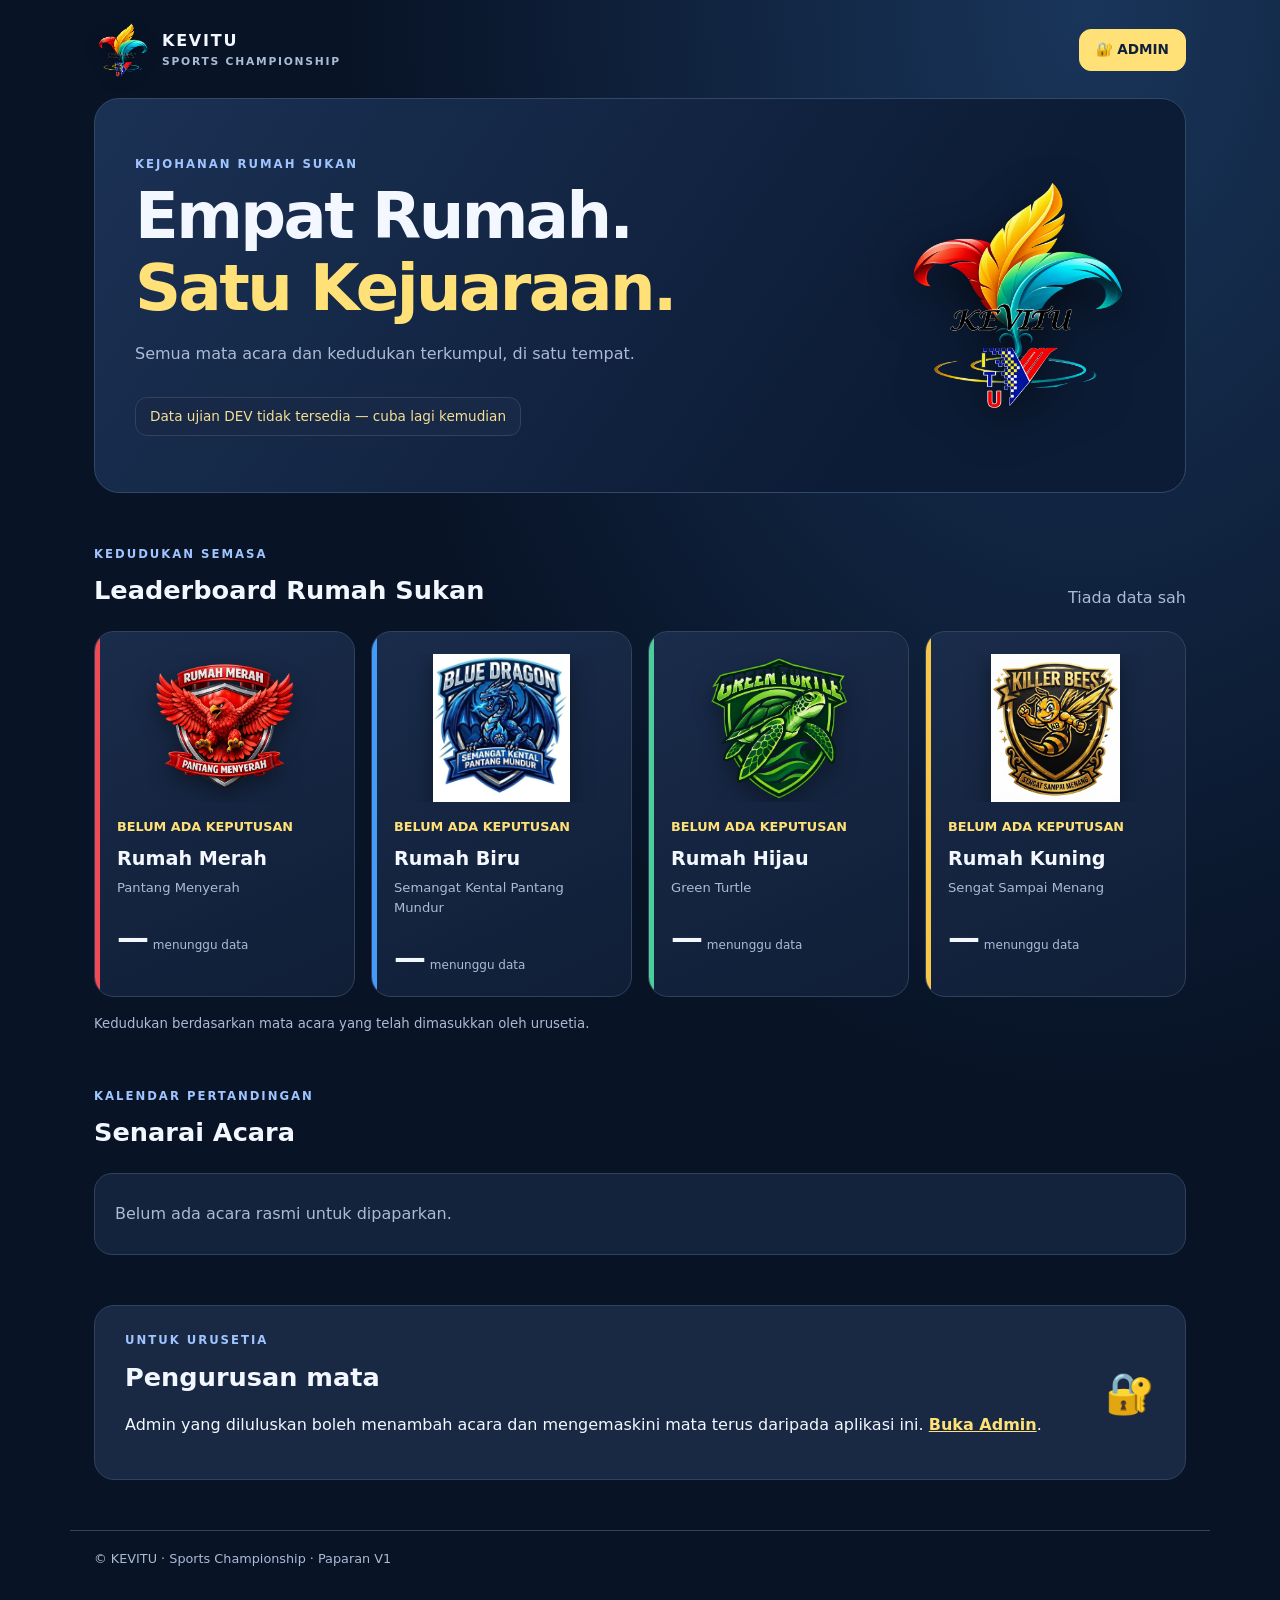
==== commit 53423bd3: "feat(live): remove DEV labels and enable official dashboard wording" ====
--- a/index.html
+++ b/index.html
@@ -4,9 +4,9 @@
 <link rel="manifest" href="./manifest.webmanifest"><link rel="stylesheet" href="./styles.css">
 <title>KEVITU Sports Championship</title></head>
 <body><header class="top"><div class="brand"><img class="brand-logo" src="./assets/img/brand/kevitu-logo.webp" alt="Logo KEVITU" width="56" height="56"><div><b>KEVITU</b><small>SPORTS CHAMPIONSHIP</small></div></div>
-<div class="top-actions"><span class="chip" id="env-chip">MOD UJIAN · DEV</span><a class="admin-button" href="./admin.html" aria-label="Buka Admin untuk key-in mata">🔐 ADMIN</a></div></header>
-<main><section class="hero"><div><p class="eyebrow">KEJOHANAN RUMAH SUKAN</p><h1>Empat Rumah.<br><em>Satu Kejuaraan.</em></h1><p>Semua mata acara dan kedudukan terkumpul, di satu tempat. <strong>Ini paparan ujian DEV — bukan keputusan rasmi.</strong></p><div id="connection" class="notice" role="status">Memuatkan konfigurasi…</div></div><img class="hero-logo" src="./assets/img/brand/kevitu-logo.webp" alt="" aria-hidden="true"></section>
-<section class="section"><div class="section-head"><div><p class="eyebrow">KEDUDUKAN SEMASA</p><h2>Leaderboard Rumah Sukan</h2></div><span id="updated" class="muted">Belum disambungkan</span></div><div id="houses" class="houses" aria-live="polite"></div><p class="footnote">Kedudukan hanya dipaparkan apabila API PUBLIC READ DEV berjaya dimuatkan. Tiada mata dummy digunakan.</p></section>
+<div class="top-actions"><a class="admin-button" href="./admin.html" aria-label="Buka Admin untuk key-in mata">🔐 ADMIN</a></div></header>
+<main><section class="hero"><div><p class="eyebrow">KEJOHANAN RUMAH SUKAN</p><h1>Empat Rumah.<br><em>Satu Kejuaraan.</em></h1><p>Semua mata acara dan kedudukan terkumpul, di satu tempat.</p><div id="connection" class="notice" role="status">Memuatkan konfigurasi…</div></div><img class="hero-logo" src="./assets/img/brand/kevitu-logo.webp" alt="" aria-hidden="true"></section>
+<section class="section"><div class="section-head"><div><p class="eyebrow">KEDUDUKAN SEMASA</p><h2>Leaderboard Rumah Sukan</h2></div><span id="updated" class="muted">Belum disambungkan</span></div><div id="houses" class="houses" aria-live="polite"></div><p class="footnote">Kedudukan berdasarkan mata acara yang telah dimasukkan oleh urusetia.</p></section>
 <section class="section"><div class="section-head"><div><p class="eyebrow">KALENDAR PERTANDINGAN</p><h2>Senarai Acara</h2></div></div><div id="events" class="events"><p class="muted">Tiada data acara disambungkan.</p></div></section>
-<section class="admin-note"><div><p class="eyebrow">UNTUK URUSETIA</p><h2>Pengurusan mata</h2><p>Paparan Admin kini berada dalam aplikasi yang sama. Fungsi simpan mata belum diaktifkan sehingga pengesahan Google disambungkan. <a class="admin-inline" href="./admin.html" target="_blank" rel="noopener noreferrer">Buka Admin</a>.</p></div><span aria-hidden="true">🔐</span></section>
+<section class="admin-note"><div><p class="eyebrow">UNTUK URUSETIA</p><h2>Pengurusan mata</h2><p>Admin yang diluluskan boleh menambah acara dan mengemaskini mata terus daripada aplikasi ini. <a class="admin-inline" href="./admin.html">Buka Admin</a>.</p></div><span aria-hidden="true">🔐</span></section>
 </main><footer>© KEVITU · Sports Championship · Paparan V1</footer><script src="./public-config.js"></script><script src="./app.js" defer></script><script src="./pwa.js" defer></script></body></html>
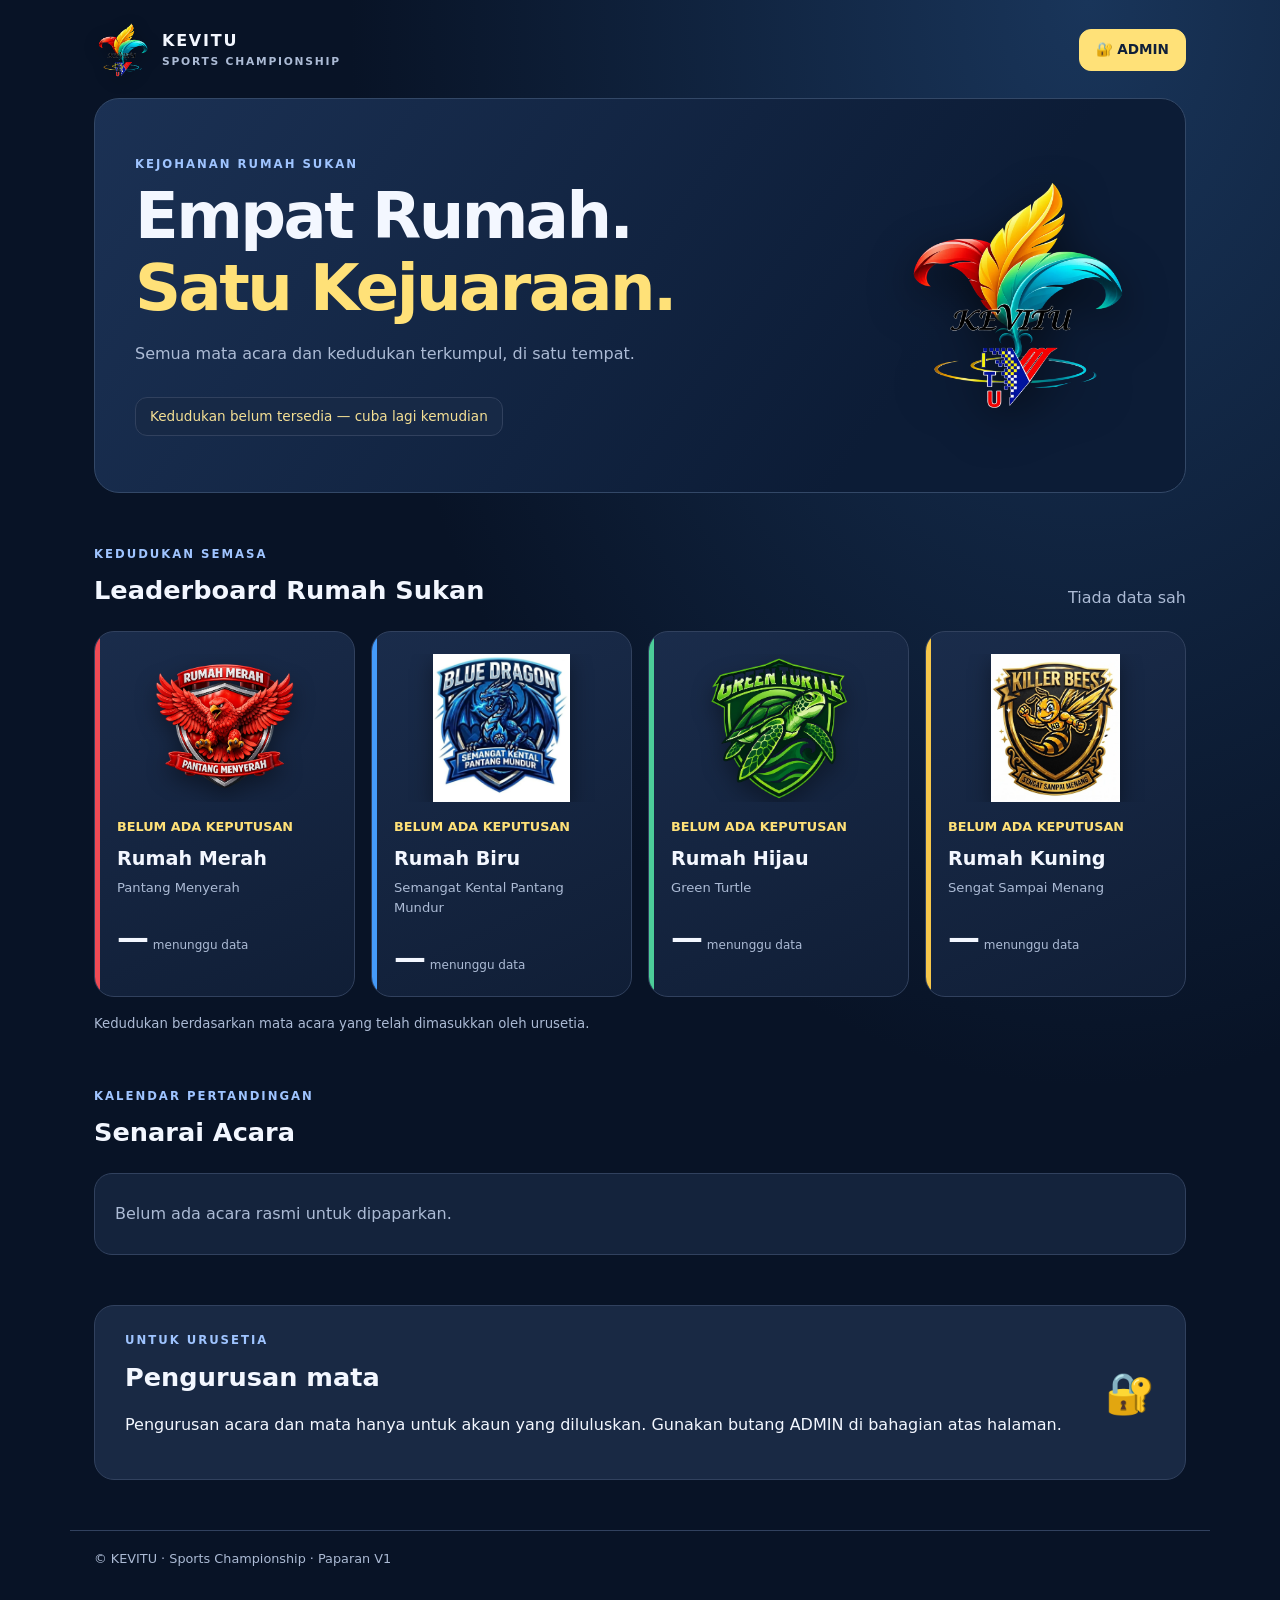
==== commit e1c875e1: "feat: ranked podium 1-4 with loading and score animation; single Admin entry" ====
--- a/index.html
+++ b/index.html
@@ -6,7 +6,7 @@
 <body><header class="top"><div class="brand"><img class="brand-logo" src="./assets/img/brand/kevitu-logo.webp" alt="Logo KEVITU" width="56" height="56"><div><b>KEVITU</b><small>SPORTS CHAMPIONSHIP</small></div></div>
 <div class="top-actions"><a class="admin-button" href="./admin.html" aria-label="Buka Admin untuk key-in mata">🔐 ADMIN</a></div></header>
 <main><section class="hero"><div><p class="eyebrow">KEJOHANAN RUMAH SUKAN</p><h1>Empat Rumah.<br><em>Satu Kejuaraan.</em></h1><p>Semua mata acara dan kedudukan terkumpul, di satu tempat.</p><div id="connection" class="notice" role="status">Memuatkan konfigurasi…</div></div><img class="hero-logo" src="./assets/img/brand/kevitu-logo.webp" alt="" aria-hidden="true"></section>
-<section class="section"><div class="section-head"><div><p class="eyebrow">KEDUDUKAN SEMASA</p><h2>Leaderboard Rumah Sukan</h2></div><span id="updated" class="muted">Belum disambungkan</span></div><div id="houses" class="houses" aria-live="polite"></div><p class="footnote">Kedudukan berdasarkan mata acara yang telah dimasukkan oleh urusetia.</p></section>
+<section class="section"><div class="section-head"><div><p class="eyebrow">KEDUDUKAN SEMASA</p><h2>Leaderboard Rumah Sukan</h2></div><span id="updated" class="muted">Belum disambungkan</span></div><div id="houses" class="houses" aria-live="polite" aria-busy="true"></div><p class="footnote">Kedudukan berdasarkan mata acara yang telah dimasukkan oleh urusetia.</p></section>
 <section class="section"><div class="section-head"><div><p class="eyebrow">KALENDAR PERTANDINGAN</p><h2>Senarai Acara</h2></div></div><div id="events" class="events"><p class="muted">Tiada data acara disambungkan.</p></div></section>
-<section class="admin-note"><div><p class="eyebrow">UNTUK URUSETIA</p><h2>Pengurusan mata</h2><p>Admin yang diluluskan boleh menambah acara dan mengemaskini mata terus daripada aplikasi ini. <a class="admin-inline" href="./admin.html">Buka Admin</a>.</p></div><span aria-hidden="true">🔐</span></section>
+<section class="admin-note"><div><p class="eyebrow">UNTUK URUSETIA</p><h2>Pengurusan mata</h2><p>Pengurusan acara dan mata hanya untuk akaun yang diluluskan. Gunakan butang ADMIN di bahagian atas halaman.</p></div><span aria-hidden="true">🔐</span></section>
 </main><footer>© KEVITU · Sports Championship · Paparan V1</footer><script src="./public-config.js"></script><script src="./app.js" defer></script><script src="./pwa.js" defer></script></body></html>
